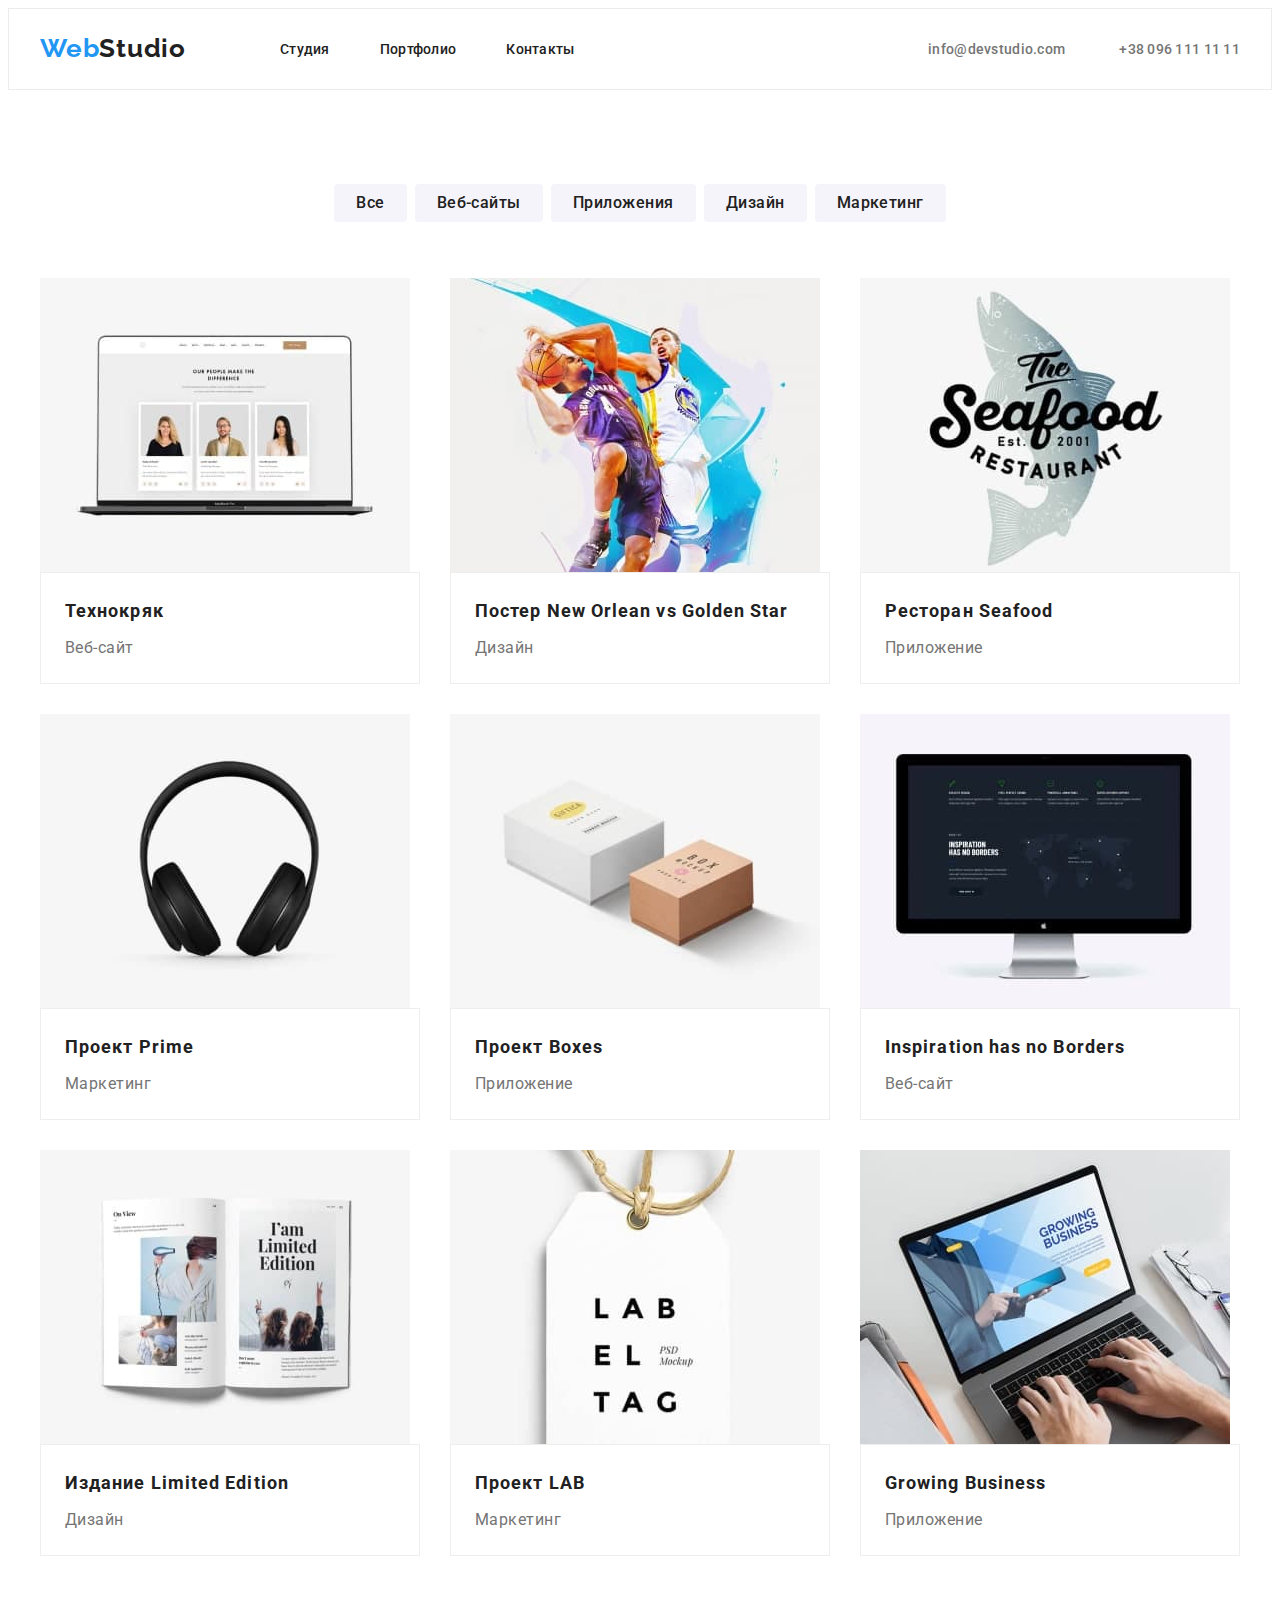
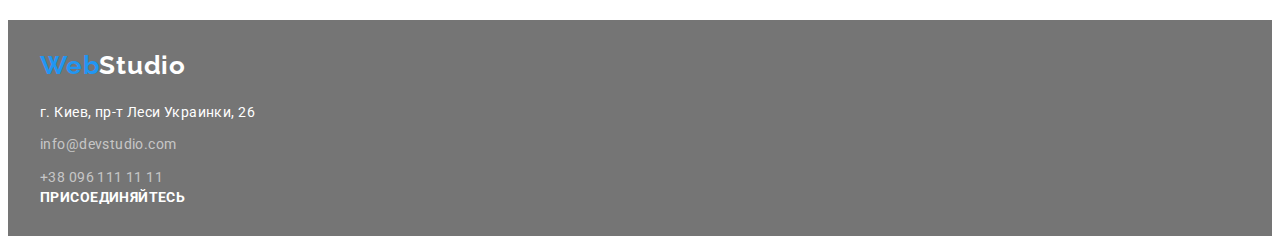
==== portfolio.html @ e2145964 "homework 5 (without footer)" ====
<!DOCTYPE html>
<html lang="ru">
  <head>
    <meta charset="UTF-8" />
    <meta http-equiv="X-UA-Compatible" content="IE=edge" />
    <meta name="viewport" content="width=device-width, initial-scale=1.0" />
    <title>Document</title>
    <link rel="preconnect" href="https://fonts.googleapis.com" />
    <link rel="preconnect" href="https://fonts.gstatic.com" crossorigin />
    <link
      href="https://fonts.googleapis.com/css2?family=Raleway:wght@700&family=Roboto:wght@400;500;700;900&display=swap"
      rel="stylesheet"
    />
    <link
      rel="stylesheet"
      href="https://cdnjs.cloudflare.com/ajax/libs/modern-normalize/1.1.0/modern-normalize.min.css"
      integrity="sha512-wpPYUAdjBVSE4KJnH1VR1HeZfpl1ub8YT/NKx4PuQ5NmX2tKuGu6U/JRp5y+Y8XG2tV+wKQpNHVUX03MfMFn9Q=="
      crossorigin="anonymous"
      referrerpolicy="no-referrer"
    />
    <link rel="stylesheet" href="./css/styles.css" />
  </head>
  <body>
    <header class="header">
      <div class="container">
        <a href="" lang="en" class="logo link"
          >Web<span class="logo-dark">Studio</span></a
        >
        <nav class="header-navigation">
          <ul class="header-list list">
            <li class="item">
              <a href="./index.html" class="header-link link">Студия</a>
            </li>
            <li class="item">
              <a href="" class="header-link link">Портфолио</a>
            </li>
            <li class="item">
              <a href="" class="header-link link">Контакты</a>
            </li>
          </ul>
        </nav>
        <div class="header-connect">
          <a class="address-mail link" href="mailto:info@devstudio.com"
            >info@devstudio.com</a
          >
          <a class="address-phone link" href="tel:+380961111111"
            >+38 096 111 11 11</a
          >
        </div>
      </div>
    </header>
    <main>
      <section class="portfolio section">
        <div class="container">
          <h1 class="visually-hidden">Наші роботи</h1>
          <ul class="portfolio-btn-list list">
            <li class="item">
              <button type="button" class="portfolio-btn">Все</button>
            </li>
            <li class="item">
              <button type="button" class="portfolio-btn">Веб-сайты</button>
            </li>
            <li class="item">
              <button type="button" class="portfolio-btn">Приложения</button>
            </li>
            <li class="item">
              <button type="button" class="portfolio-btn">Дизайн</button>
            </li>
            <li class="item">
              <button type="button" class="portfolio-btn">Маркетинг</button>
            </li>
          </ul>
          <ul class="portfolio-list list">
            <li class="portfolio-item">
              <a href=""
                ><img
                  src="./images/project_1.jpg"
                  alt="Ноутбук"
                  width="370"
                  height="294"
                  class="project-img"
              /></a>
              <div class="description">
                <h2 class="portfolio-item-title">Технокряк</h2>
                <p class="portfolio-item-text">Веб-сайт</p>
              </div>
            </li>
            <li class="portfolio-item">
              <a href=""
                ><img
                  src="./images/project_2.jpg"
                  alt="Баскетболісти"
                  width="370"
                  height="294"
                  class="project-img"
              /></a>
              <div class="description">
                <h2 class="portfolio-item-title">
                  Постер <span lang="en">New Orlean vs Golden Star</span>
                </h2>
                <p class="portfolio-item-text">Дизайн</p>
              </div>
            </li>
            <li class="portfolio-item">
              <a href=""
                ><img
                  src="./images/project_3.jpg"
                  alt="Лого ресторану"
                  width="370"
                  height="294"
                  class="project-img"
              /></a>
              <div class="description">
                <h2 class="portfolio-item-title">
                  Ресторан <span lang="en">Seafood</span>
                </h2>
                <p class="portfolio-item-text">Приложение</p>
              </div>
            </li>
            <li class="portfolio-item">
              <a href=""
                ><img
                  src="./images/project_4.jpg"
                  alt="Навушники"
                  width="370"
                  height="294"
                  class="project-img"
              /></a>
              <div class="description">
                <h2 class="portfolio-item-title">
                  Проект <span lang="en">Prime</span>
                </h2>
                <p class="portfolio-item-text">Маркетинг</p>
              </div>
            </li>
            <li class="portfolio-item">
              <a href=""
                ><img
                  src="./images/project_5.jpg"
                  alt="Коробки"
                  width="370"
                  height="294"
                  class="project-img"
              /></a>
              <div class="description">
                <h2 class="portfolio-item-title">
                  Проект <span lang="en">Boxes</span>
                </h2>
                <p class="portfolio-item-text">Приложение</p>
              </div>
            </li>
            <li class="portfolio-item">
              <a href=""
                ><img
                  src="./images/project_6.jpg"
                  alt="Монітор"
                  width="370"
                  height="294"
                  class="project-img"
              /></a>
              <div class="description">
                <h2 lang="en" class="portfolio-item-title">
                  Inspiration has no Borders
                </h2>
                <p class="portfolio-item-text">Веб-сайт</p>
              </div>
            </li>
            <li class="portfolio-item">
              <a href=""
                ><img
                  src="./images/project_7.jpg"
                  alt="Журнал"
                  width="370"
                  height="294"
                  class="project-img"
              /></a>
              <div class="description">
                <h2 class="portfolio-item-title">
                  Издание <span lang="en">Limited Edition</span>
                </h2>
                <p class="portfolio-item-text">Дизайн</p>
              </div>
            </li>
            <li class="portfolio-item">
              <a href=""
                ><img
                  src="./images/project_8.jpg"
                  alt="Етикетка"
                  width="370"
                  height="294"
                  class="project-img"
              /></a>
              <div class="description">
                <h2 class="portfolio-item-title">
                  Проект <span lang="en">LAB</span>
                </h2>
                <p class="portfolio-item-text">Маркетинг</p>
              </div>
            </li>
            <li class="portfolio-item">
              <a href=""
                ><img
                  src="./images/project_9.jpg"
                  alt="Ноутбук"
                  width="370"
                  height="294"
                  class="project-img"
              /></a>
              <div class="description">
                <h2 lang="en" class="portfolio-item-title">Growing Business</h2>
                <p class="portfolio-item-text">Приложение</p>
              </div>
            </li>
          </ul>
        </div>
      </section>
    </main>
    <footer class="footer">
      <div class="container">
        <a href="" lang="en" class="logo link"
          >Web<span class="logo-footer">Studio</span></a
        >
        <address>
          <a
            href="https://goo.gl/maps/cFhwsA8AdAbnAVHg9"
            target="_blank"
            rel="noopener noreferrer nofollow"
            class="address-map link"
            >г. Киев, пр-т Леси Украинки, 26</a
          >

          <a href="mailto:info@devstudio.com" class="address-mail-footer link"
            >info@devstudio.com</a
          >
          <a href="tel:+380961111111" class="address-phone-footer link"
            >+38 096 111 11 11</a
          >
          <p class="join">присоединяйтесь</p>
        </address>
      </div>
    </footer>
  </body>
</html>
---- css/styles.css ----
:root {
  --accent-color: #2196f3;
  --item-color: #757575;
  --title-color: #212121;
  --additional-color: #ffffff;
  --main-background-color: #ffffff;
  --secondary-background-color: #f5f4fa;
}

body {
  font-family: Roboto, sans-serif;
  color: #757575;
}

/* ---styles-resetting--- */
h1,
h2,
h3,
h4,
h5,
h6,
p {
  margin: 0;
}

ul {
  padding-left: 0;
  margin: 0;
}
/* --- */

img {
  display: block;
}

.link {
  text-decoration: none;
}

.list {
  list-style: none;
}

.container {
  width: 1200px;
  padding-left: 15px;
  padding-right: 15px;
  margin: 0 auto;
  outline: teal;
}

.visually-hidden {
  position: absolute;
  white-space: nowrap;
  width: 1px;
  height: 1px;
  overflow: hidden;
  border: 0;
  padding: 0;
  clip: rect(0 0 0 0);
  clip-path: inset(50%);
  margin: -1px;
}

.section {
  padding-top: 94px;
  padding-bottom: 94px;
}
/* --------------LOGO-------------- */
.logo {
  font-family: "Raleway";
  font-weight: 700;
  font-size: 26px;
  line-height: 1.19;
  letter-spacing: 0.03em;
  color: var(--accent-color);
}

.logo-dark {
  font-family: "Raleway";
  font-weight: 700;
  font-size: 26px;
  line-height: 1.19;
  letter-spacing: 0.03em;
  color: var(--title-color);
}

/* ------------HEADER-MENU-------------- */

.header {
  padding-top: 24px;
  padding-bottom: 25px;
  border: 1px solid #ececec;
}

.header .container {
  display: flex;
  align-items: center;
}

.logo {
  margin-right: 94px;
}

.header-list {
  display: flex;
}

.header-list .item:not(:last-child) {
  margin-right: 50px;
}

.header-link {
  font-family: inherit;
  font-weight: 500;
  font-size: 14px;
  line-height: 1.14;
  letter-spacing: 0.02em;
  color: var(--title-color);
}

.header-link:hover,
.header-link:focus {
  color: var(--accent-color);
}

.header-connect {
  margin-left: auto;
}

.address-mail {
  font-family: inherit;
  font-weight: 500;
  font-size: 14px;
  line-height: 1.14;
  letter-spacing: 0.02em;
  color: var(--item-color);
  fill: #757575;
  margin-right: 50px;
}

.mail-icon {
  fill: currentColor;
  margin-right: 10px;
}

.smartphone-icon {
  fill: currentColor;
}

.address-phone {
  font-family: inherit;
  font-weight: 500;
  font-size: 14px;
  line-height: 1.14;
  letter-spacing: 0.02em;
  color: var(--item-color);
}

.address-mail:hover,
.address-mail:focus {
  color: var(--accent-color);
}

.address-phone:hover,
.address-phone:focus {
  color: var(--accent-color);
}

/* --------------HERO--------------- */
.hero {
  text-align: center;
  padding-top: 200px;
  padding-bottom: 200px;
  background-image: linear-gradient(
      rgba(47, 48, 58, 0.4),
      rgba(47, 48, 58, 0.4)
    ),
    url(../images/hero-bg.jpg);
  background-repeat: no-repeat;
  background-size: cover;
  max-width: 1600px;
  margin: 0 auto;
}

.hero-title {
  font-family: inherit;
  font-weight: 900;
  font-size: 44px;
  line-height: 1.36;
  text-align: center;
  letter-spacing: 0.06em;
  text-transform: uppercase;
  color: var(--additional-color);
  max-width: 694px;
  margin: 0 auto;
}

.hero-btn {
  min-width: 200px;
  height: 50px;
  border-radius: 4px;
  margin-top: 30px;

  font-family: inherit;
  font-weight: 700;
  font-size: 16px;
  line-height: 1.87;
  align-items: center;
  text-align: center;
  letter-spacing: 0.06em;
  cursor: pointer;
  color: var(--additional-color);
  background-color: var(--accent-color);
  border: none;
}

/* -----------ABOUT------------ */
.about {
  background-color: var(--main-background-color);
}

.about-list {
  display: flex;
}

.about-list .item {
  width: 270px;
}

.about-list .item:not(:last-child) {
  margin-right: 30px;
}

.about-title {
  font-family: inherit;
  font-size: 14px;
  line-height: 1.14;
  letter-spacing: 0.03em;
  text-transform: uppercase;
  color: var(--title-color);
  margin-bottom: 10px;
}

.about-text {
  font-family: inherit;
  font-size: 14px;
  line-height: 1.71;
  letter-spacing: 0.03em;
  color: var(--item-color);
}

.item-block {
  width: 270px;
  height: 120px;
  background: #f5f4fa;
  border-radius: 4px;
  margin-bottom: 30px;
  display: flex;
  justify-content: center;
  align-items: center;
}

/* -------------JOB-------------- */
.job {
  background-color: var(--main-background-color);
  padding-bottom: 94px;
}

.job-title-list {
  display: flex;
}

.job-title-list .item:not(:last-child) {
  margin-right: 30px;
}

.job-title {
  margin-bottom: 50px;

  font-family: inherit;
  font-size: 36px;
  line-height: 1.17;
  text-align: center;
  letter-spacing: 0.03em;
  color: var(--title-color);
}

/* -------------TEAM-------------- */
.team-item {
  box-shadow: 0px 1px 3px rgba(0, 0, 0, 0.12), 0px 1px 1px rgba(0, 0, 0, 0.14),
    0px 2px 1px rgba(0, 0, 0, 0.2);
  border-radius: 0px 0px 4px 4px;
}

.team {
  background-color: var(--secondary-background-color);
}

.team-title-list {
  display: flex;
}
.team-title-list .team-item:not(:last-child) {
  margin-right: 30px;
}

.team-title {
  font-family: inherit;
  font-size: 36px;
  line-height: 1.17;
  text-align: center;
  letter-spacing: 0.03em;
  color: var(--title-color);
  margin-bottom: 50px;
}

.team-member {
  font-family: inherit;
  font-weight: 500;
  font-size: 16px;
  line-height: 1.19;
  text-align: center;
  letter-spacing: 0.03em;
  color: var(--title-color);
  margin-bottom: 10px;
}

.team-job {
  font-family: inherit;
  font-size: 16px;
  line-height: 1.19;
  text-align: center;
  letter-spacing: 0.03em;
  color: var(--item-color);
  margin-bottom: 16px;
}

.team-position {
  padding-top: 30px;
  padding-bottom: 30px;
  background-color: var(--additional-color);
  border: 1px;
  border-radius: 0px 0px 4px 4px;
}

.team-soc-link {
  width: 44px;
  height: 44px;
  border-radius: 50%;
  background-color: var(--additional-color);
  display: flex;
  justify-content: center;
  align-items: center;
  color: #afb1b8;
}

.team-soc-icon {
  fill: currentColor;
}

.team-soc-link:hover,
.team-soc-link:focus {
  background-color: var(--accent-color);
  color: var(--main-background-color);
}

.team-social-list {
  display: flex;
  justify-content: center;
}

.team-soc-item + .team-soc-item {
  margin-left: 10px;
}

/* -------------CLIENTS------------- */

.clients-title {
  font-family: inherit;
  font-size: 36px;
  line-height: 1.16;
  text-align: center;
  letter-spacing: 0.03em;
  color: var(--title-color);
  margin-bottom: 50px;
}

.clients-item {
  width: 170px;
  height: 94px;
  border: 1px solid #afb1b8;
  border-radius: 4px;
  cursor: pointer;
  padding: 16px 32px;
}

.clients-list {
  display: flex;
  justify-content: center;
}

.clients-list .clients-item:not(:last-child) {
  margin-right: 30px;
}

.clients-link {
  width: 106px;
  height: 60px;
  display: flex;
  justify-content: center;
  align-items: center;
  color: #afb1b8;
}

.clients-icon {
  fill: currentColor;
}

.clients-item:hover {
  border-color: var(--accent-color);
}

.clients-item:hover .clients-icon {
  fill: var(--accent-color);
}

/* -------------FOOTER-------------- */

.footer {
  background-color: var(--item-color);
  padding-top: 30px;
  padding-bottom: 30px;
}

.address-map {
  display: block;
  margin-top: 20px;
  margin-bottom: 9px;
}

.address-mail-footer {
  display: block;
  margin-bottom: 9px;
}

.address-phone-footer {
  display: block;
}

.logo-footer {
  color: var(--additional-color);
}
.address-map {
  font-family: inherit;
  font-style: normal;
  font-weight: 400;
  font-size: 14px;
  line-height: 1.71;
  letter-spacing: 0.03em;
  color: var(--additional-color);
}

.address-mail-footer {
  font-family: inherit;
  font-style: normal;
  font-weight: 400;
  font-size: 14px;
  line-height: 1.71;
  letter-spacing: 0.03em;
  color: rgba(255, 255, 255, 0.6);
}

.address-phone-footer {
  font-family: inherit;
  font-style: normal;
  font-weight: 400;
  font-size: 14px;
  line-height: 1.71;
  letter-spacing: 0.03em;
  color: rgba(255, 255, 255, 0.6);
}

.address-map:hover,
.address-map:focus {
  color: var(--accent-color);
}

.address-mail-footer:hover,
.address-mail-footer:focus {
  color: var(--accent-color);
}

.address-phone-footer:hover,
.address-phone-footer:focus {
  color: var(--accent-color);
}

.join {
  font-family: inherit;
  font-style: normal;
  font-weight: 700;
  font-size: 14px;
  line-height: 1.14;
  letter-spacing: 0.03em;
  text-transform: uppercase;
  color: var(--main-background-color);
}

.footer-wrap .container {
  display: flex;
}
/* -------------PORTFOLIO------------ */
.portfolio-btn {
  font-family: inherit;
  font-weight: 500;
  font-size: 16px;
  line-height: 1.62;
  text-align: center;
  letter-spacing: 0.03em;
  cursor: pointer;
  color: var(--title-color);
  background-color: #f5f4fa;

  border-radius: 4px;
  padding: 6px 22px;
  border: none;
}

.portfolio-btn-list {
  display: flex;
  margin-bottom: 56px;
  justify-content: center;
}

.portfolio-btn-list .item:not(:last-child) {
  margin-right: 8px;
}

.portfolio-btn:hover,
.portfolio-btn:focus {
  color: var(--additional-color);
  background-color: var(--accent-color);
  box-shadow: 0px 3px 1px rgba(0, 0, 0, 0.1), 0px 1px 2px rgba(0, 0, 0, 0.08),
    0px 2px 2px rgba(0, 0, 0, 0.12);
}

.portfolio-list {
  display: flex;
  flex-wrap: wrap;
  margin-left: -30px;
  margin-bottom: -30px;
}

.portfolio-item {
  width: calc(100% / 3 - 30px);
  margin-left: 30px;
  margin-bottom: 30px;
}

.portfolio-item:hover {
  box-shadow: 0px 1px 1px rgba(0, 0, 0, 0.12), 0px 4px 4px rgba(0, 0, 0, 0.06),
    1px 4px 6px rgba(0, 0, 0, 0.16);
}

.portfolio-item:nth-last-child(-n + 3) {
  margin-bottom: 0;
}

.project-image {
  margin-bottom: 20px;
}

.portfolio-item-title {
  font-family: inherit;
  font-size: 18px;
  line-height: 2;
  letter-spacing: 0.06em;
  color: var(--title-color);
  margin-bottom: 4px;
}

.portfolio-item-text {
  font-family: inherit;
  font-size: 16px;
  line-height: 1.87;
  letter-spacing: 0.03em;
  color: var(--item-color);
}

.description {
  padding: 20px 24px 20px 24px;
  border: 1px solid #eeeeee;
}
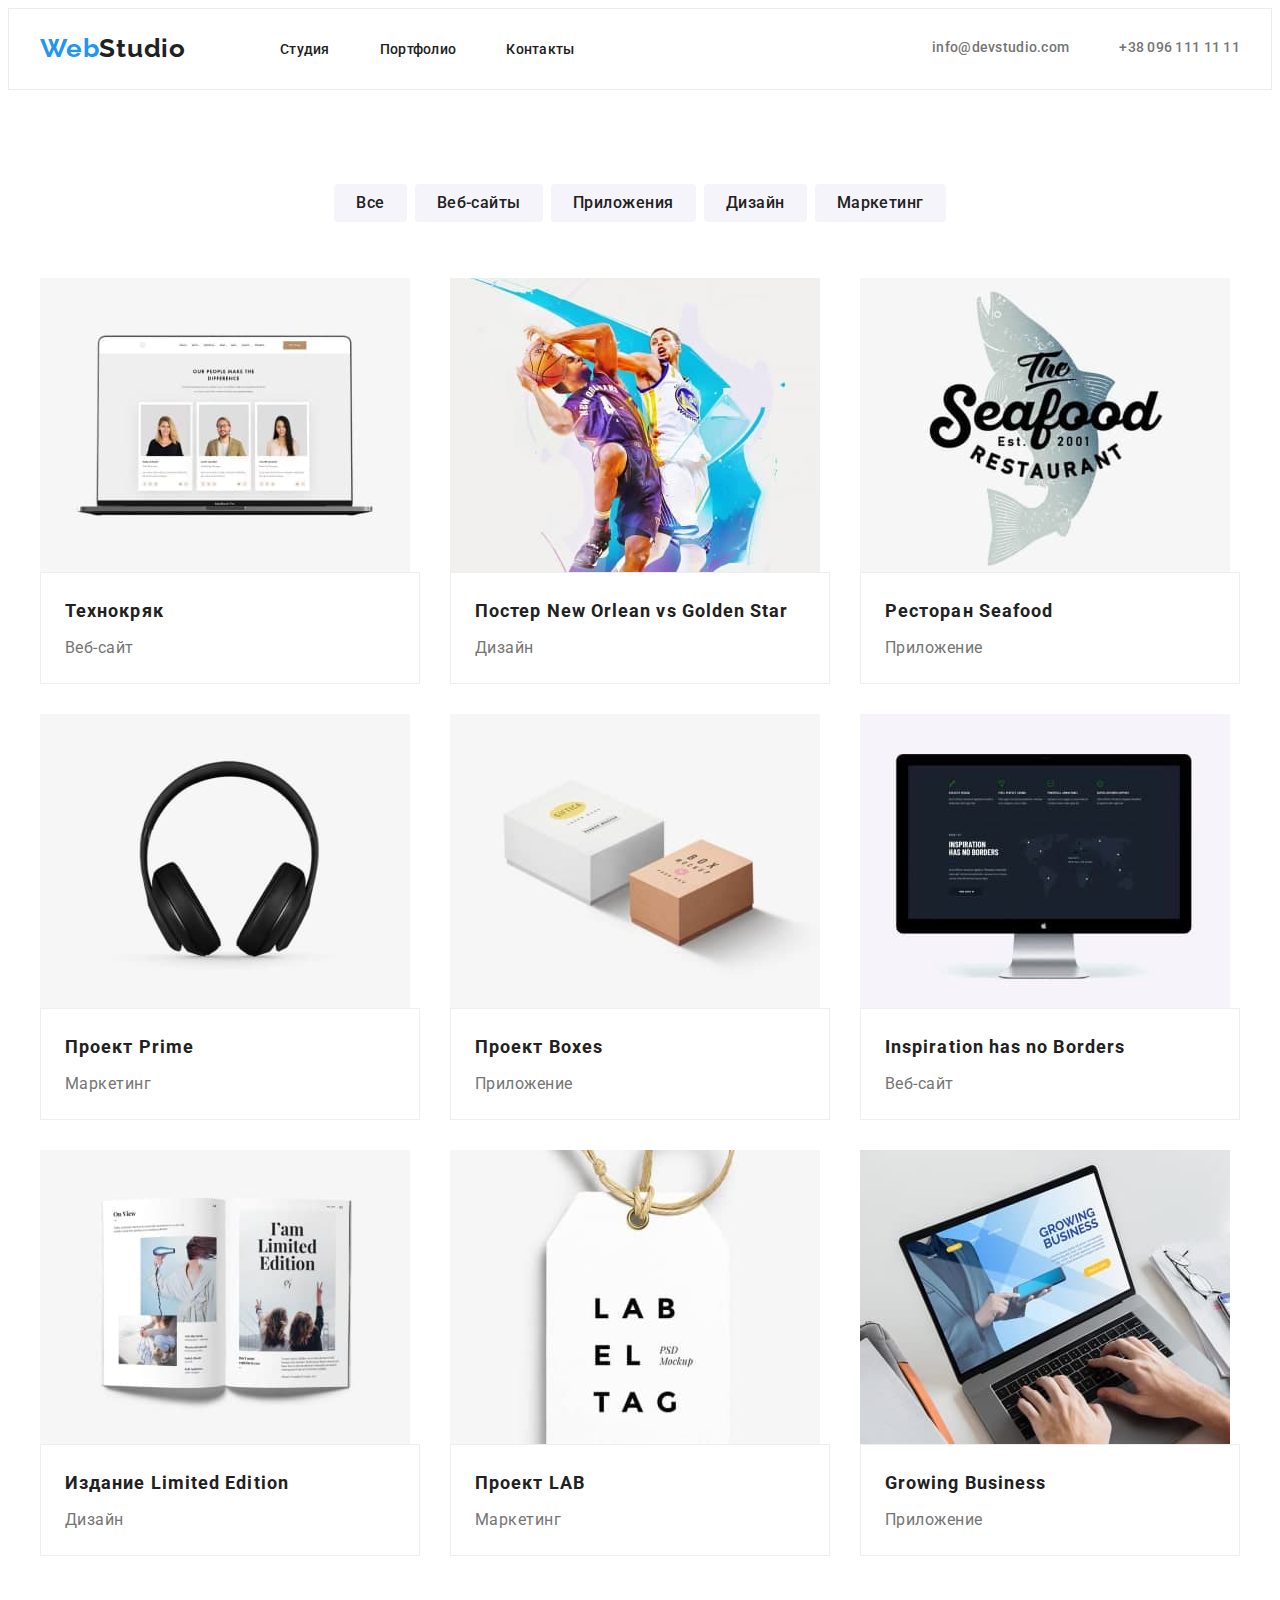
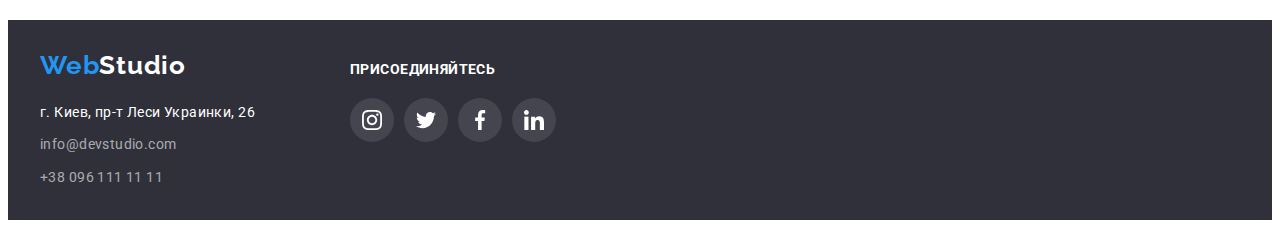
==== commit 8b427e5b: "footer, background, shadows, social links" ====
--- a/portfolio.html
+++ b/portfolio.html
@@ -217,6 +217,7 @@
     </main>
     <footer class="footer">
       <div class="container">
+        <div class="footer-contacts">
         <a href="" lang="en" class="logo link"
           >Web<span class="logo-footer">Studio</span></a
         >
@@ -235,9 +236,48 @@
           <a href="tel:+380961111111" class="address-phone-footer link"
             >+38 096 111 11 11</a
           >
+          </div>
+          <div class="address-join">
           <p class="join">присоединяйтесь</p>
+          <ul class="social-list list">
+                  <li class="soc-item">
+                    <a href="" class="soc-link">
+                      <svg class="soc-icon" width="20px" height="20px">
+                        <use
+                          href="./images/symbol-defs.svg#icon-instagram"
+                        ></use>
+                      </svg>
+                    </a>
+                  </li>
+                  <li class="soc-item">
+                    <a href="" class="soc-link"
+                      ><svg class="soc-icon" width="20px" height="20px">
+                        <use href="./images/symbol-defs.svg#icon-twitter"></use>
+                      </svg>
+                    </a>
+                  </li>
+                  <li class="soc-item">
+                    <a href="" class="soc-link"
+                      ><svg class="soc-icon" width="20px" height="20px">
+                        <use
+                          href="./images/symbol-defs.svg#icon-facebook"
+                        ></use>
+                      </svg>
+                    </a>
+                  </li>
+                  <li class="soc-item">
+                    <a href="" class="soc-link"
+                      ><svg class="soc-icon" width="20px" height="20px">
+                        <use
+                          href="./images/symbol-defs.svg#icon-linkedin"
+                        ></use>
+                      </svg>
+                    </a>
+                  </li>
+                </ul>
+          </div>
         </address>
       </div>
-    </footer>
+      </footer>
   </body>
 </html>
--- a/css/styles.css
+++ b/css/styles.css
@@ -125,6 +125,7 @@
 }
 
 .header-connect {
+  display: flex;
   margin-left: auto;
 }
 
@@ -137,6 +138,8 @@
   color: var(--item-color);
   fill: #757575;
   margin-right: 50px;
+  display: flex;
+  align-items: center;
 }
 
 .mail-icon {
@@ -146,6 +149,7 @@
 
 .smartphone-icon {
   fill: currentColor;
+  margin-right: 10px;
 }
 
 .address-phone {
@@ -155,6 +159,8 @@
   line-height: 1.14;
   letter-spacing: 0.02em;
   color: var(--item-color);
+  display: flex;
+  align-items: center;
 }
 
 .address-mail:hover,
@@ -427,9 +433,13 @@
 /* -------------FOOTER-------------- */
 
 .footer {
-  background-color: var(--item-color);
+  background-color: #2f303a;
   padding-top: 30px;
   padding-bottom: 30px;
+}
+
+.footer-contacts {
+  margin-right: 70px;
 }
 
 .address-map {
@@ -504,10 +514,42 @@
   letter-spacing: 0.03em;
   text-transform: uppercase;
   color: var(--main-background-color);
-}
-
-.footer-wrap .container {
-  display: flex;
+  margin-bottom: 20px;
+}
+
+.footer .container {
+  display: flex;
+  align-items: baseline;
+}
+
+.social-list {
+  display: flex;
+  justify-content: center;
+}
+
+.soc-link {
+  width: 44px;
+  height: 44px;
+  border-radius: 50%;
+  background-color: rgba(255, 255, 255, 0.1);
+  display: flex;
+  justify-content: center;
+  align-items: center;
+  color: var(--main-background-color);
+}
+
+.soc-icon {
+  fill: currentColor;
+}
+
+.soc-link:hover,
+.soc-link:focus {
+  background-color: var(--accent-color);
+  color: var(--main-background-color);
+}
+
+.soc-item + .soc-item {
+  margin-left: 10px;
 }
 /* -------------PORTFOLIO------------ */
 .portfolio-btn {
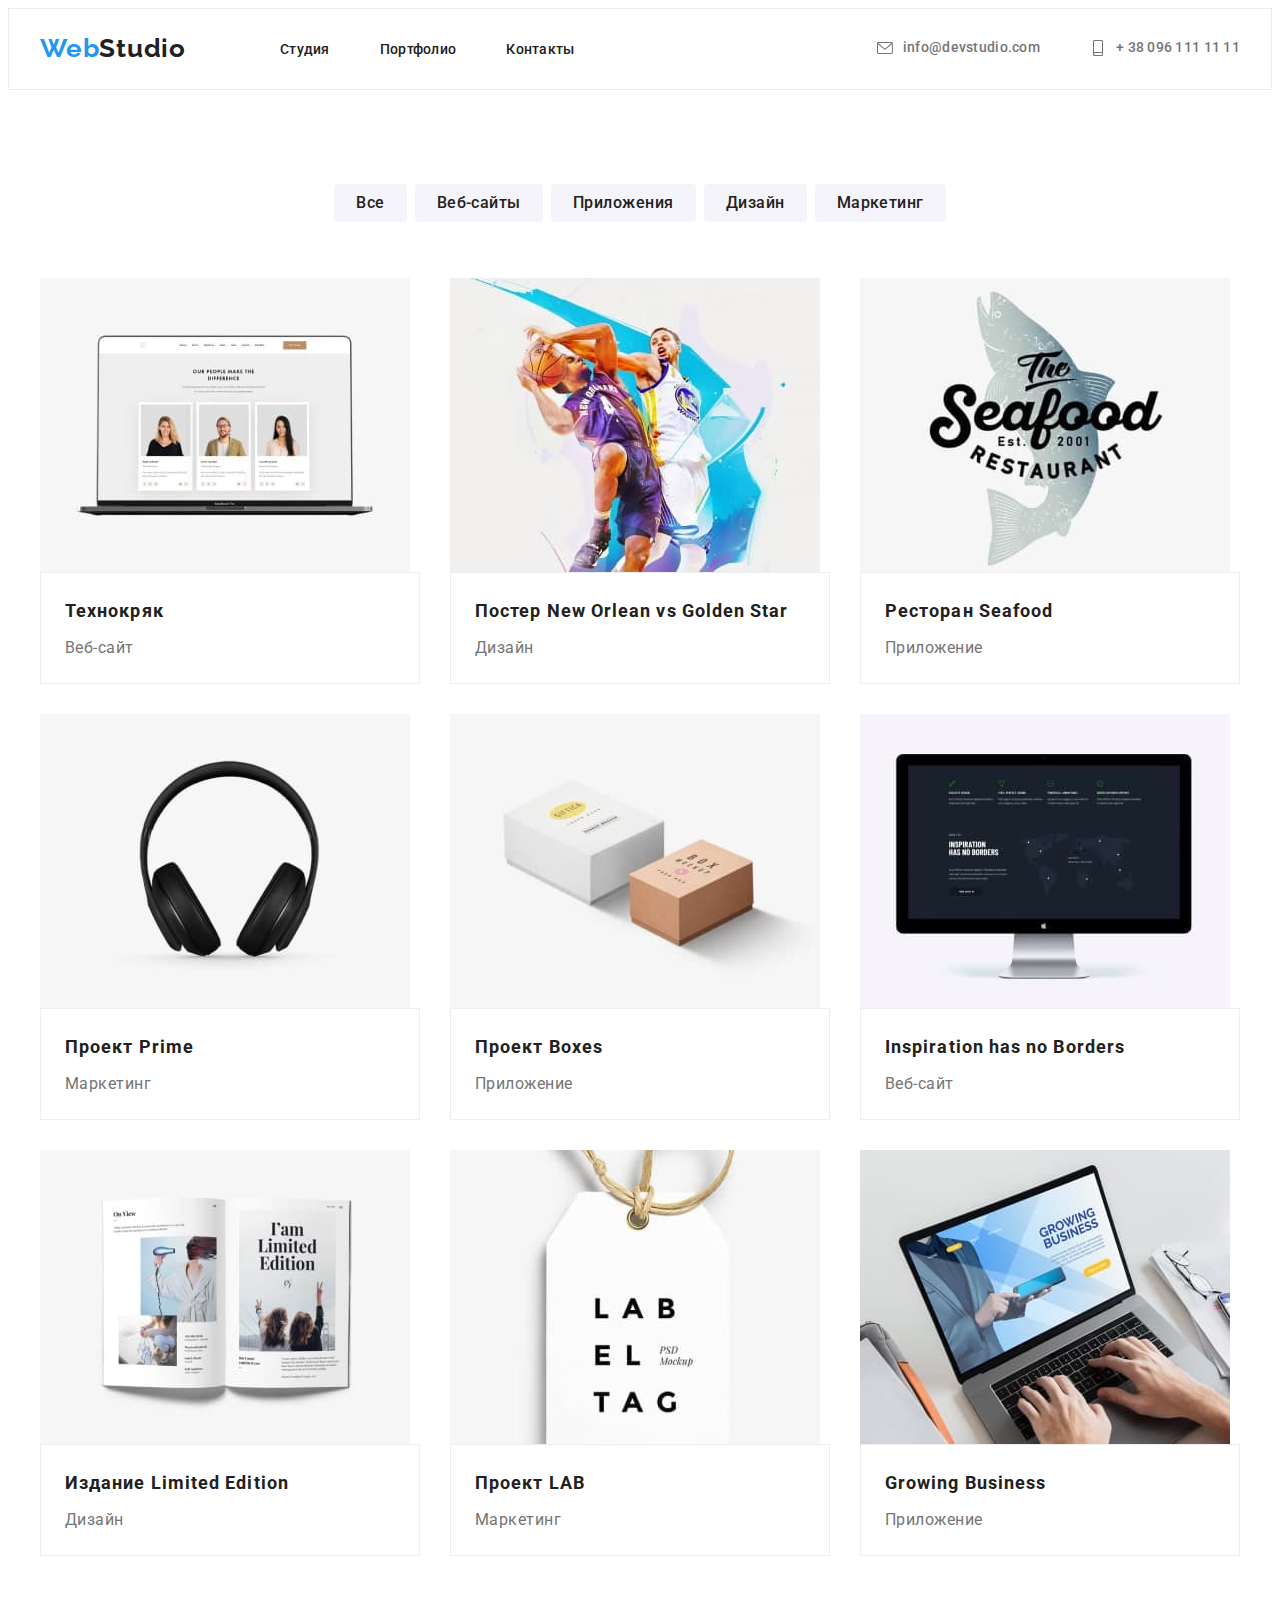
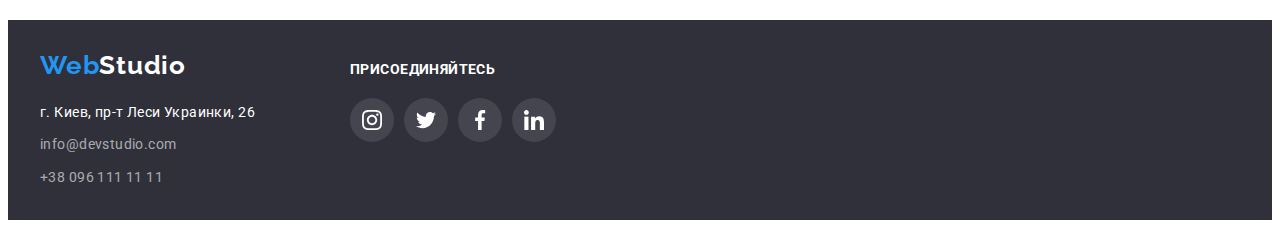
==== commit 03d53593: "Update portfolio.html" ====
--- a/portfolio.html
+++ b/portfolio.html
@@ -41,10 +41,13 @@
         </nav>
         <div class="header-connect">
           <a class="address-mail link" href="mailto:info@devstudio.com"
-            >info@devstudio.com</a
-          >
+            ><svg class="mail-icon" width="16" height="12">
+              <use href="./images/symbol-defs.svg#icon-envelope"></use></svg>info@devstudio.com</a>
           <a class="address-phone link" href="tel:+380961111111"
-            >+38 096 111 11 11</a
+            ><svg class="smartphone-icon" width="16" height="16">
+              <use href="./images/symbol-defs.svg#icon-smartphone"></use>
+            </svg>
+            + 38 096 111 11 11</a
           >
         </div>
       </div>
